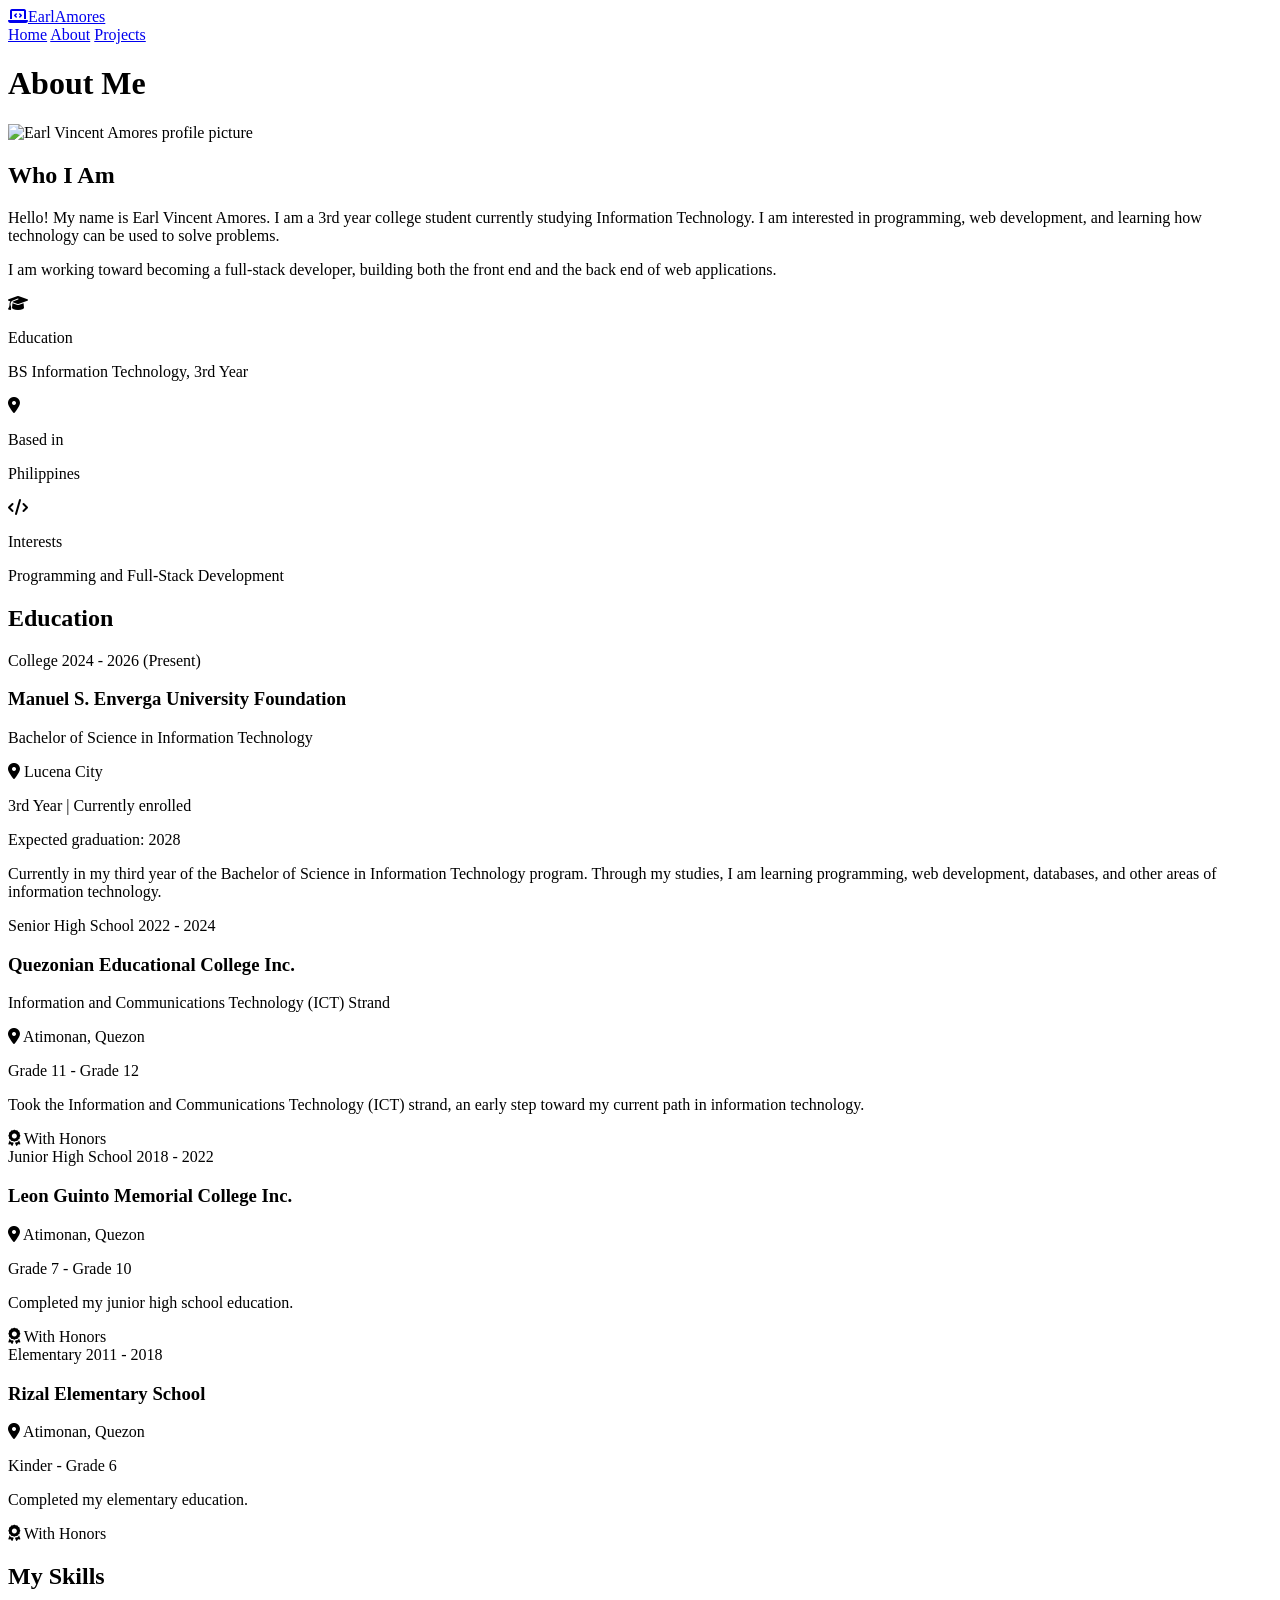
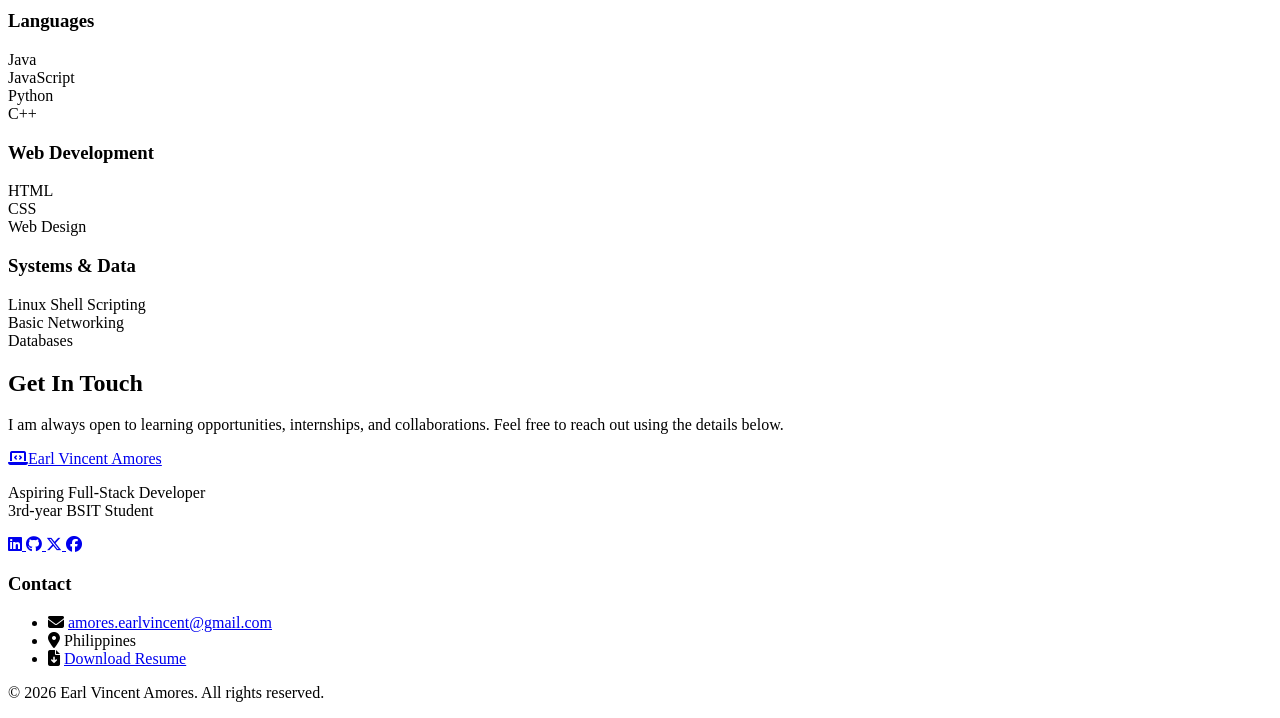
==== about.html @ bd0c56c8 "Add files via upload" ====
<!DOCTYPE html>
<html lang="en">
<head>
    <meta charset="UTF-8">
    <meta name="viewport" content="width=device-width, initial-scale=1.0">

    <!-- Page description -->
    <meta name="description" content="About Earl Vincent Amores: Information Technology student, education, and skills.">
    <meta name="author" content="Earl Vincent Amores">

    <!-- External CSS (extras.css must come AFTER style.css) -->
    <link rel="stylesheet" href="css/style.css">
    <link rel="stylesheet" href="css/extras.css">

    <!-- Font Awesome Library -->
    <link rel="stylesheet" href="https://cdnjs.cloudflare.com/ajax/libs/font-awesome/6.5.2/css/all.min.css">

    <title>About | EarlAmores</title>
</head>

<body>

    <!-- Header Section -->
    <header>

        <a href="index.html" class="logo"><i class="fa-solid fa-laptop-code"></i>EarlAmores</a>

        <nav>
            <a href="index.html">Home</a>
            <a href="about.html" class="active">About</a>
            <a href="projects.html">Projects</a>
        </nav>

    </header>


    <main class="about-main">

        <h1 class="about-title">About <span>Me</span></h1>

        <!-- INTRO: photo + short bio-->
        <div class="about-intro">

            <div class="about-photo">
                <img src="images/main.png" alt="Earl Vincent Amores profile picture">
            </div>

            <div class="about-text">
                <h2>Who I Am</h2>
                <p>
                    Hello! My name is Earl Vincent Amores. I am a 3rd year
                    college student currently studying Information Technology.
                    I am interested in programming, web development, and
                    learning how technology can be used to solve problems.
                </p>
                <p>
                    I am working toward becoming a full-stack developer, building
                    both the front end and the back end of web applications.
                </p>
            </div>

        </div>

        <div class="fact-cards">

            <div class="fact-card">
                <i class="fa-solid fa-graduation-cap"></i>
                <p class="fact-label">Education</p>
                <p class="fact-value">BS Information Technology, 3rd Year</p>
            </div>

            <div class="fact-card">
                <i class="fa-solid fa-location-dot"></i>
                <p class="fact-label">Based in</p>
                <p class="fact-value">Philippines</p>
            </div>

            <div class="fact-card">
                <i class="fa-solid fa-code"></i>
                <p class="fact-label">Interests</p>
                <p class="fact-value">Programming and Full-Stack Development</p>
            </div>

        </div>


        <!--EDUCATION -->
        <div class="about-section">

            <h2 class="about-heading">Education</h2>

            <div class="edu-list">

                <!-- College -->
                <div class="edu-item current">
                    <div class="edu-top">
                        <span class="edu-level">College</span>
                        <span class="edu-year">2024 - 2026 (Present)</span>
                    </div>
                    <h3>Manuel S. Enverga University Foundation</h3>
                    <p class="edu-school">Bachelor of Science in Information Technology</p>
                    <p class="edu-location"><i class="fa-solid fa-location-dot"></i> Lucena City</p>
                    <p class="edu-meta">3rd Year | Currently enrolled</p>
                    <p class="edu-meta">Expected graduation: 2028</p>
                    <p>
                        Currently in my third year of the Bachelor of Science in
                        Information Technology program. Through my studies, I am
                        learning programming, web development, databases, and other
                        areas of information technology.
                    </p>
                </div>

                <!-- Senior High School -->
                <div class="edu-item">
                    <div class="edu-top">
                        <span class="edu-level">Senior High School</span>
                        <span class="edu-year">2022 - 2024</span>
                    </div>
                    <h3>Quezonian Educational College Inc.</h3>
                    <p class="edu-school">Information and Communications Technology (ICT) Strand</p>
                    <p class="edu-location"><i class="fa-solid fa-location-dot"></i> Atimonan, Quezon</p>
                    <p class="edu-meta">Grade 11 - Grade 12</p>
                    <p>
                        Took the Information and Communications Technology (ICT)
                        strand, an early step toward my current path in information
                        technology.
                    </p>
                    <span class="honors-badge"><i class="fa-solid fa-award"></i> With Honors</span>
                </div>

                <!-- Junior High School -->
                <div class="edu-item">
                    <div class="edu-top">
                        <span class="edu-level">Junior High School</span>
                        <span class="edu-year">2018 - 2022</span>
                    </div>
                    <h3>Leon Guinto Memorial College Inc.</h3>
                    <p class="edu-location"><i class="fa-solid fa-location-dot"></i> Atimonan, Quezon</p>
                    <p class="edu-meta">Grade 7 - Grade 10</p>
                    <p>Completed my junior high school education.</p>
                    <span class="honors-badge"><i class="fa-solid fa-award"></i> With Honors</span>
                </div>

                <!-- Elementary -->
                <div class="edu-item">
                    <div class="edu-top">
                        <span class="edu-level">Elementary</span>
                        <span class="edu-year">2011 - 2018</span>
                    </div>
                    <h3>Rizal Elementary School</h3>
                    <p class="edu-location"><i class="fa-solid fa-location-dot"></i> Atimonan, Quezon</p>
                    <p class="edu-meta">Kinder - Grade 6</p>
                    <p>Completed my elementary education.</p>
                    <span class="honors-badge"><i class="fa-solid fa-award"></i> With Honors</span>
                </div>

            </div>

        </div>


        <!-- ==============================
             4. SKILLS (all skills in one place)
             ============================== -->
        <div class="about-section">

            <h2 class="about-heading">My Skills</h2>

            <h3 class="skill-group-title">Languages</h3>
            <div class="skills">
                <div class="skill">Java</div>
                <div class="skill">JavaScript</div>
                <div class="skill">Python</div>
                <div class="skill">C++</div>
            </div>

            <h3 class="skill-group-title">Web Development</h3>
            <div class="skills">
                <div class="skill">HTML</div>
                <div class="skill">CSS</div>
                <div class="skill">Web Design</div>
            </div>

            <h3 class="skill-group-title">Systems &amp; Data</h3>
            <div class="skills">
                <div class="skill">Linux Shell Scripting</div>
                <div class="skill">Basic Networking</div>
                <div class="skill">Databases</div>
            </div>

        </div>


        <!--
        ==============================
        OPTIONAL SECTIONS
        Remove the comment markers once you have real content.
        ==============================

        <div class="about-section">
            <h2 class="about-heading">Experience &amp; Activities</h2>
            <div class="edu-item">
                <h3>Role or activity name</h3>
                <p class="edu-school">Organization or event</p>
                <p class="edu-meta">Year</p>
                <p>One or two sentences about what you did.</p>
            </div>
        </div>

        <div class="about-section">
            <h2 class="about-heading">Certifications &amp; Seminars</h2>
            <div class="edu-item">
                <h3>Certificate or seminar title</h3>
                <p class="edu-school">Issuer</p>
                <p class="edu-meta">Year</p>
            </div>
        </div>
        -->

    </main>


    <!-- ==============================
         CONTACT + FOOTER (same as the Home page)
         ============================== -->
    <footer class="site-footer" id="contact">

        <div class="footer-cta">
            <h2>Get In <span>Touch</span></h2>
            <p>
                I am always open to learning opportunities, internships, and
                collaborations. Feel free to reach out using the details below.
            </p>
        </div>

        <div class="footer-grid">

            <div class="footer-col">
                <a href="index.html" class="footer-logo"><i class="fa-solid fa-laptop-code"></i>Earl Vincent Amores</a>
                <p>Aspiring Full-Stack Developer<br>3rd-year BSIT Student</p>

                <div class="social-icons">
                    <a href="https://www.linkedin.com/in/earl-vincent-amores-b2a634380/" target="_blank" rel="noopener noreferrer" aria-label="LinkedIn">
                        <i class="fa-brands fa-linkedin"></i>
                    </a>
                    <a href="https://github.com/earlVincent69" target="_blank" rel="noopener noreferrer" aria-label="GitHub">
                        <i class="fa-brands fa-github"></i>
                    </a>
                    <a href="https://x.com/amores_earl" target="_blank" rel="noopener noreferrer" aria-label="X (Twitter)">
                        <i class="fa-brands fa-x-twitter"></i>
                    </a>
                    <a href="https://www.facebook.com/amores.earlvincent" target="_blank" rel="noopener noreferrer" aria-label="Facebook">
                        <i class="fa-brands fa-facebook"></i>
                    </a>
                </div>
            </div>

            <div class="footer-col footer-contact">
                <h3>Contact</h3>
                <ul>
                    <li>
                        <i class="fa-solid fa-envelope"></i>
                        <a href="mailto:amores.earlvincent@gmail.com">amores.earlvincent@gmail.com</a>
                    </li>
                    <li>
                        <i class="fa-solid fa-location-dot"></i>
                        Philippines
                    </li>
                    <li>
                        <i class="fa-solid fa-file-arrow-down"></i>
                        <a href="resume.pdf" download>Download Resume</a>
                    </li>
                </ul>
            </div>

        </div>

        <div class="footer-bottom">
            <p>&copy; 2026 <span>Earl Vincent Amores</span>. All rights reserved.</p>
        </div>

    </footer>

</body>
</html>
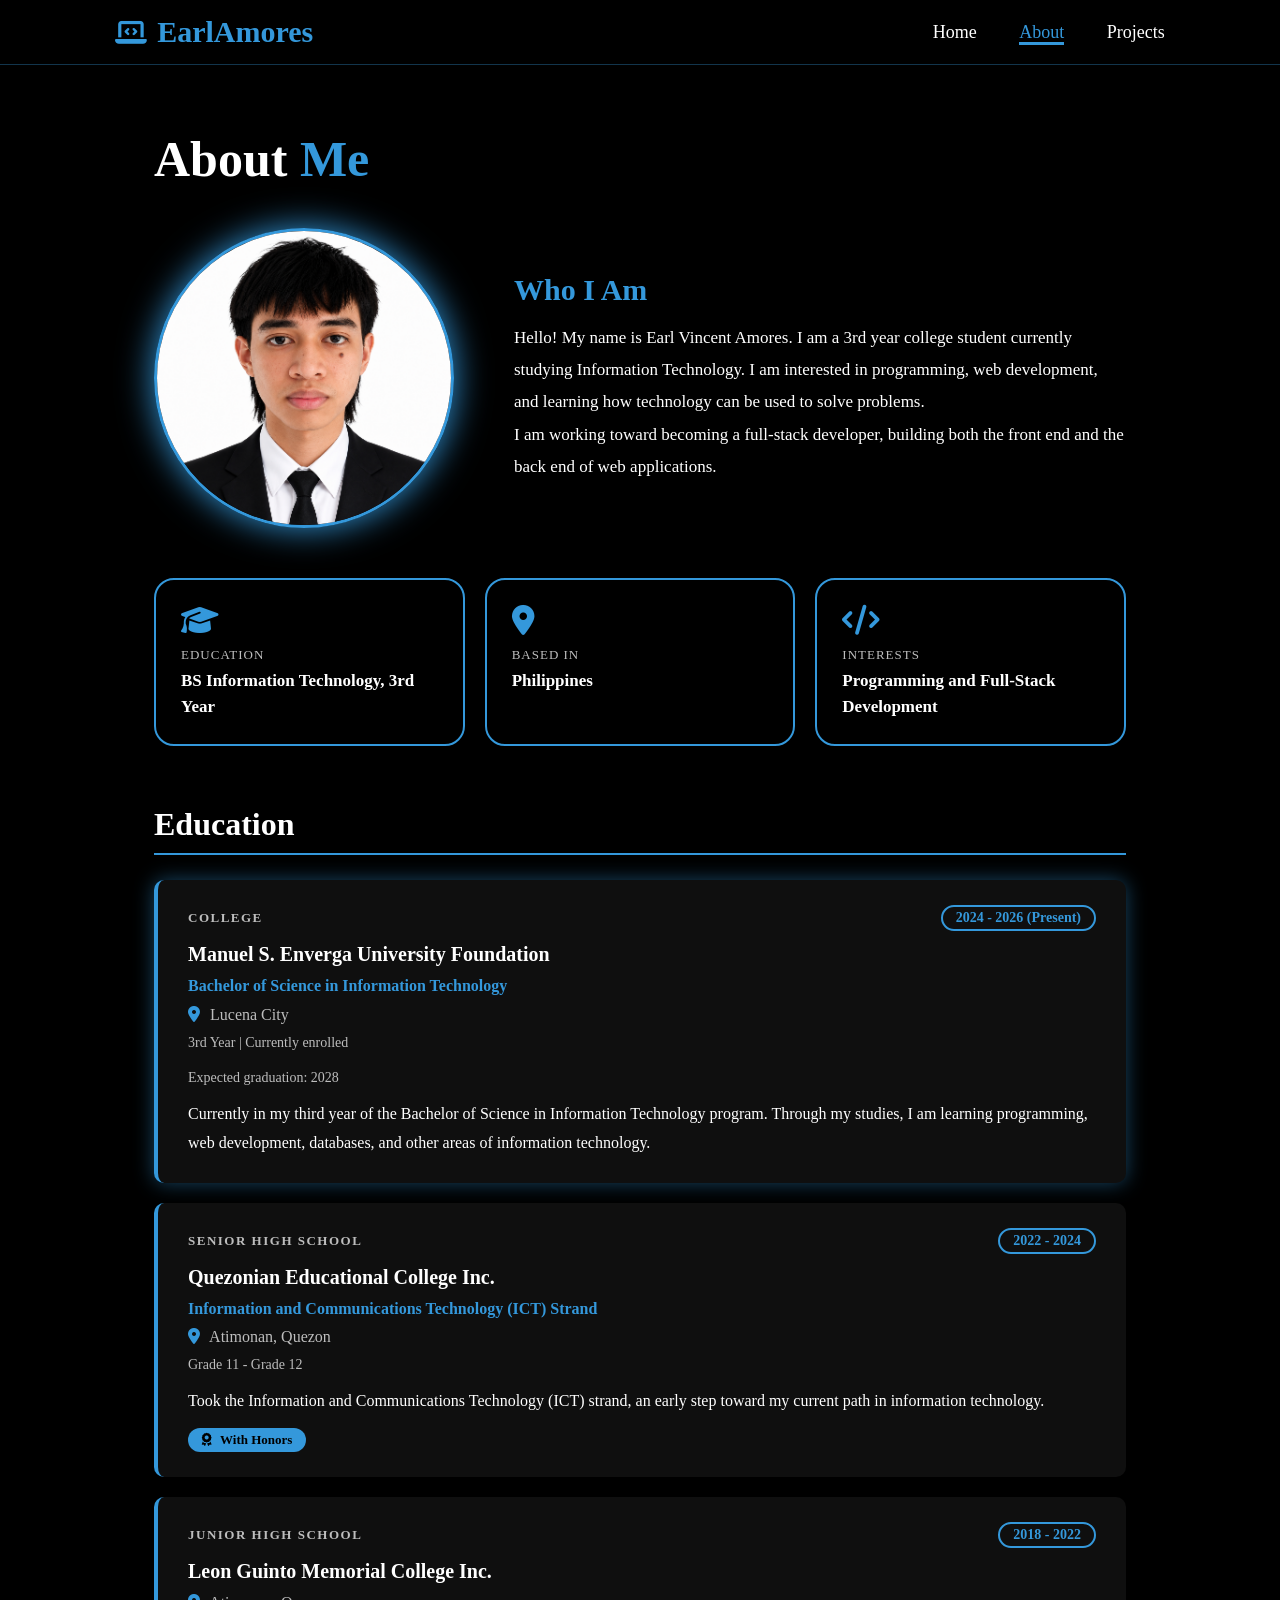
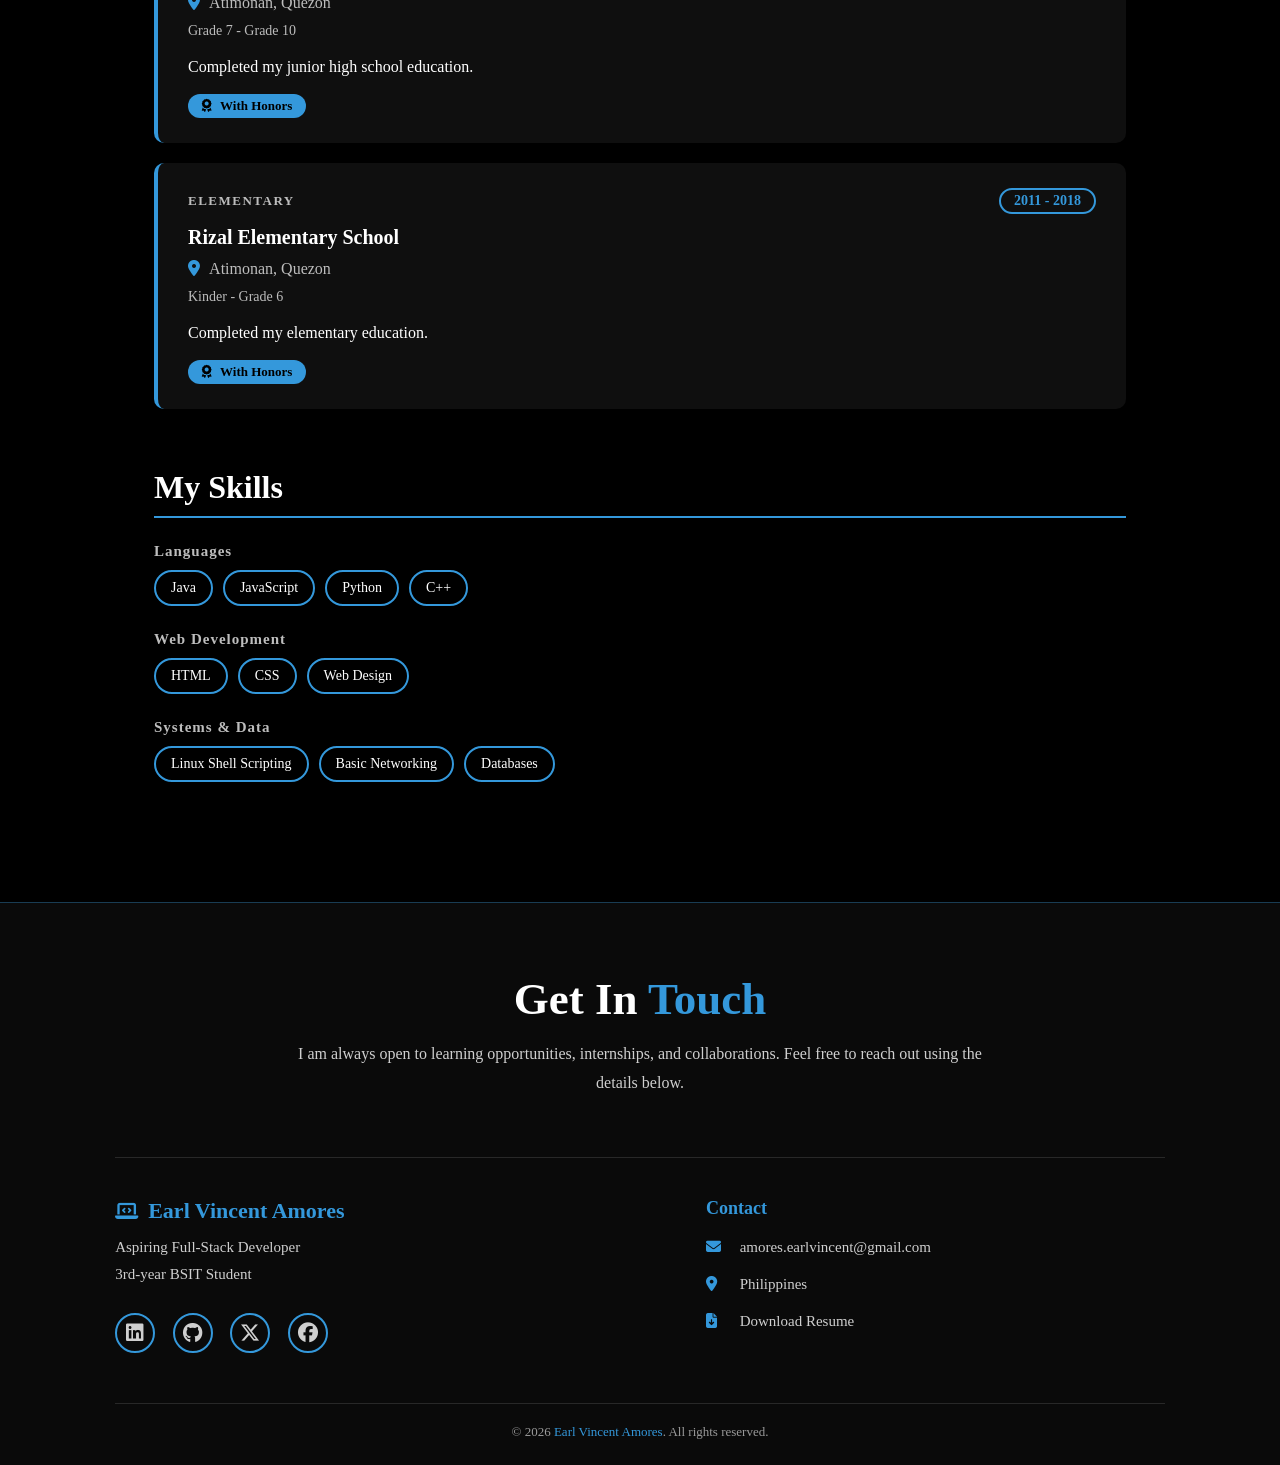
==== commit 418f1d91: "Update about.html" ====
--- a/about.html
+++ b/about.html
@@ -42,7 +42,7 @@
         <div class="about-intro">
 
             <div class="about-photo">
-                <img src="images/main.png" alt="Earl Vincent Amores profile picture">
+                <img src="image/main.png" alt="Earl Vincent Amores profile picture">
             </div>
 
             <div class="about-text">
--- a/css/style.css
+++ b/css/style.css
@@ -0,0 +1,591 @@
+/* External CSS */
+
+/* ==============================
+   GENERAL
+   ============================== */
+
+* {
+    margin: 0;
+    padding: 0;
+    box-sizing: border-box;
+    text-decoration: none;
+    border: none;
+    outline: none;
+    font-family: 'Verdana';
+}
+
+html {
+    font-size: 62.5%;
+}
+
+body {
+    width: 100%;
+    min-height: 100vh;
+    overflow-x: hidden;
+    background-color: black;
+    color: white;
+}
+
+
+/* ==============================
+   HEADER
+   ============================== */
+
+header {
+    margin-top: 20px;
+    position: fixed;
+    top: 0;
+    left: 0;
+    width: 100%;
+    padding: 1rem 9%;
+    background-color: transparent;
+    display: flex;
+    justify-content: space-between;
+    align-items: center;
+    z-index: 100;
+}
+
+.logo {
+    font-size: 3rem;
+    color: #3498DB;
+    font-weight: 800;
+    cursor: pointer;
+    transition: 0.5s ease;
+}
+
+.logo:hover {
+    transform: scale(1.1);
+}
+
+nav a {
+    font-size: 1.8rem;
+    color: white;
+    margin-left: 4rem;
+    font-weight: 500;
+    transition: 0.3s ease;
+    border-bottom: 3px solid transparent;
+}
+
+nav a:hover,
+nav a.active {
+    color: #3498DB;
+    border-bottom: 3px solid #3498DB;
+}
+
+
+/* ==============================
+   SECTIONS
+   ============================== */
+
+section {
+    min-height: 100vh;
+    padding: 5rem 9% 5rem;
+}
+
+
+/* ==============================
+   HOME
+   ============================== */
+
+.home {
+    display: flex;
+    justify-content: center;
+    align-items: center;
+    gap: 8rem;
+    padding-bottom: 0%;
+}
+
+.home .home-content h1 {
+    font-size: 6rem;
+    font-weight: 700;
+    line-height: 1.3;
+}
+
+.home-content h3 {
+    font-size: 4rem;
+    margin-bottom: 1rem;
+    font-weight: 700;
+}
+
+.home-content p {
+    font-size: 1.6rem;
+}
+
+.home-img {
+    border-radius: 50%;
+}
+
+.home-img img {
+    position: relative;
+    width: 32vw;
+    border-radius: 50%;
+    border: 3px solid #3498DB;
+    box-shadow: 0 0 45px #3498DB;
+    cursor: pointer;
+    transition: 0.2s linear;
+}
+
+span {
+    color: #3498DB;
+}
+
+
+/* ==============================
+   SOCIAL ICONS
+   ============================== */
+
+.social-icons a {
+    display: inline-flex;
+    justify-content: center;
+    align-items: center;
+    width: 4rem;
+    height: 4rem;
+    background-color: transparent;
+    border: 0.2rem solid #3498DB;
+    font-size: 2rem;
+    border-radius: 50%;
+    margin: 1rem 1.5rem 1rem 0;
+    transition: 0.3s ease;
+    color: #3498DB;
+}
+
+.social-icons a:hover {
+    color: black;
+    transform: scale(1.3) translateY(-5px);
+    background-color: #3498DB;
+    box-shadow: 0 0 25px #3498DB;
+}
+
+
+/* ==============================
+   BUTTON
+   ============================== */
+
+.btn {
+    display: inline-block;
+    padding: 1rem 2.8rem;
+    background-color: black;
+    border-radius: 4rem;
+    font-size: 1.6rem;
+    color: #3498DB;
+    letter-spacing: 0.3rem;
+    font-weight: 600;
+    border: 2px solid #3498DB;
+    transition: 0.3s ease;
+    cursor: pointer;
+}
+
+.btn:hover {
+    transform: scale3d(1.03);
+    background-color: #3498DB;
+    color: black;
+    box-shadow: 0 0 25px #3498DB;
+}
+
+/* ==============================
+   ABOUT PAGE
+   ============================== */
+
+.about-page {
+    min-height: 100vh;
+    display: flex;
+    justify-content: center;
+    align-items: center;
+    padding: 12rem 9% 5rem;
+}
+
+.about-column {
+    width: 50%;
+}
+
+
+/* ==============================
+   PAGE TITLES
+   ============================== */
+
+.about-column > h1 {
+    font-size: 5rem;
+    font-weight: 700;
+    line-height: 1.3;
+    margin-bottom: 2rem;
+}
+
+
+/* ==============================
+   ABOUT BOX
+   ============================== */
+
+.about-box,
+.contact-box {
+    width: 100%;
+    height: 550px;
+    border: 2px solid #3498DB;
+    border-radius: 2rem;
+    padding: 3rem;
+    box-shadow: 0 0 25px #3498DB;
+}
+.about-box h2 {
+    font-size: 2.5rem;
+    color: #3498DB;
+    margin-bottom: 1rem;
+}
+
+.about-box p {
+    font-size: 1.6rem;
+    line-height: 1.8;
+}
+
+.about-container {
+    width: 100%;
+    max-width: 1300px;
+    display: flex;
+    gap: 8rem;
+    align-items: flex-start;
+}
+
+.about-column {
+    width: 100%;
+}
+
+/* ==============================
+   CONTACT BOX
+   ============================== */
+
+.contact-box h2 {
+    font-size: 2.5rem;
+    color: #3498DB;
+    margin-bottom: 1rem;
+}
+
+.contact-box > p {
+    font-size: 1.6rem;
+    line-height: 1.8;
+}
+
+
+/* ==============================
+   SKILLS
+   ============================== */
+
+.skills {
+    display: flex;
+    flex-wrap: wrap;
+    gap: 1rem;
+    margin-top: 1.5rem;
+}
+
+.skill {
+    border: 2px solid #3498DB;
+    padding: 0.8rem 1.5rem;
+    border-radius: 2rem;
+    font-size: 1.4rem;
+}
+
+
+/* ==============================
+   CONTACT DETAILS
+   ============================== */
+
+.contact-details {
+    margin-top: 2rem;
+}
+
+.contact-details p {
+    font-size: 1.6rem;
+    margin: 1.5rem 0;
+    line-height: 1.6;
+}
+
+.contact-details a {
+    color: #3498DB;
+}
+
+/* ==============================
+   PROJECTS PAGE
+   ============================== */
+
+.projects-page {
+    min-height: 100vh;
+    display: flex;
+    justify-content: center;
+    align-items: center;
+    padding: 8.5rem 9% 5rem;
+}
+
+.projects-content {
+    width: 100%;
+    max-width: 1300px;
+}
+
+.projects-content > h1 {
+    font-size: 5rem;
+    margin-bottom: 1rem;
+}
+
+.projects-intro {
+    font-size: 1.6rem;
+    line-height: 1.8;
+    margin-bottom: 3rem;
+}
+
+
+/* ==============================
+   HORIZONTAL PROJECT SCROLL
+   ============================== */
+.projects-container {
+    display: flex;
+    gap: 8rem;
+
+    width: 100%;
+    height: 680px;
+
+    overflow-x: auto;
+    overflow-y: hidden;
+
+    scroll-behavior: smooth;
+
+    padding: 2rem;
+
+    border: 2px solid white;
+    border-radius: 1rem;
+
+    scrollbar-width: thin;
+}
+
+
+/* ==============================
+   PROJECT BOX
+   ============================== */
+
+.project-box {
+    flex: 0 0 90%;
+
+    border: 2px solid #3498DB;
+    border-radius: 2rem;
+
+    overflow: hidden;
+
+    background-color: black;
+
+    box-shadow: 0 0 25px #3498DB;
+}
+
+
+/* ==============================
+   PROJECT IMAGE
+   ============================== */
+
+.project-image {
+    width: 100%;
+    height: 300px;
+
+    overflow: hidden;
+
+    border-bottom: 2px solid #3498DB;
+}
+
+.project-image img {
+    width: 100%;
+    height: 100%;
+
+    object-fit: cover;
+
+    display: block;
+}
+
+
+/* ==============================
+   PROJECT INFORMATION
+   ============================== */
+
+.project-info {
+    padding: 3rem;
+}
+
+.project-btn {
+    float: right;
+}
+.project-info h2 {
+    font-size: 2.8rem;
+
+    color: #3498DB;
+
+    margin-bottom: 1.5rem;
+}
+
+.project-info p {
+    font-size: 1.6rem;
+
+    line-height: 1.8;
+}
+
+
+/* ==============================
+   PROJECT SKILLS
+   ============================== */
+
+.project-skills {
+    display: flex;
+    flex-wrap: wrap;
+    
+    gap: 1rem;
+
+    margin-top: 2rem;
+}
+
+.project-skills span {
+    border: 2px solid #3498DB;
+    color: #ffff;
+    padding: 0.7rem 1.3rem;
+
+    border-radius: 2rem;
+
+    font-size: 1.3rem;
+}
+
+
+/* ==============================
+   PROJECT MOBILE
+   ============================== */
+
+@media (max-width: 995px) {
+
+    .projects-page {
+        padding: 12rem 5% 5rem;
+    }
+
+    .projects-content > h1 {
+        font-size: 4.5rem;
+    }
+
+    .projects-container {
+        gap: 6rem;
+        padding: 2rem 1rem;
+    }
+
+    .project-image {
+        height: 220px;
+    }
+
+    .project-info {
+        padding: 2rem;
+    }
+
+}
+
+/* ==============================
+   TABLET
+   ============================== */
+
+@media (max-width: 1000px) {
+
+    .home {
+        gap: 4rem;
+    }
+
+}
+
+
+/* ==============================
+   MOBILE NAVIGATION
+   ============================== */
+
+@media (max-width: 995px) {
+
+    nav {
+        position: absolute;
+        display: none;
+        top: 0;
+        right: 0;
+        width: 40%;
+        border-left: 3px solid #3498DB;
+        border-bottom: 3px solid #3498DB;
+        border-bottom-left-radius: 2rem;
+        padding: 1rem;
+        background-color: #161616;
+        border-top: 0.1rem solid rgba(0, 0, 0, 0.1);
+    }
+
+    nav.active {
+        display: block;
+    }
+
+    nav a {
+        display: block;
+        font-size: 2rem;
+        margin: 3rem 0;
+    }
+
+    nav a:hover,
+    nav a.active {
+        padding: 1rem;
+        border-radius: 0.5rem;
+        border-bottom: 0.5rem solid #3498DB;
+    }
+
+    .home {
+        flex-direction: column;
+        margin: 5rem 4rem;
+    }
+
+    .home .home-content h3 {
+        font-size: 2.5rem;
+    }
+
+    .home-content h1 {
+        font-size: 5rem;
+    }
+
+    .home-img img {
+        width: 70vw;
+        margin-top: 4rem;
+    }
+
+    .about-page,
+    .projects-page {
+        padding-top: 12rem;
+        padding-bottom: 5rem;
+    }
+
+    .about-section h1,
+    .projects-content h1 {
+        font-size: 4.5rem;
+    }
+    .about-container {
+    flex-direction: column;
+    }
+    .about-column {
+        width: 100%;
+    }
+}
+
+
+/* ==============================
+   SMALL MOBILE
+   ============================== */
+
+@media (max-width: 600px) {
+
+    header {
+        padding: 1rem 5%;
+    }
+
+    .logo {
+        font-size: 2.2rem;
+    }
+
+    nav {
+        width: 55%;
+    }
+
+    .about-box,
+    .project-box {
+        padding: 2rem;
+    }
+
+    .about-section h1,
+    .projects-content h1 {
+        font-size: 3.8rem;
+    }
+
+}
--- a/css/extras.css
+++ b/css/extras.css
@@ -0,0 +1,546 @@
+
+html {
+    scroll-behavior: smooth;
+}
+
+
+/*  Header: readable while scrolling  */
+
+header {
+    margin-top: 0;
+    padding: 1.5rem 9%;
+    background-color: rgba(0, 0, 0, 0.88);
+    -webkit-backdrop-filter: blur(8px);
+    backdrop-filter: blur(8px);
+    border-bottom: 1px solid rgba(52, 152, 219, 0.35);
+}
+
+
+/*  Logo icon  */
+
+.logo i,
+.footer-logo i {
+    margin-right: 1rem;
+    font-size: 0.85em;
+}
+
+
+/*  Hero (home)  */
+
+.home-description {
+    line-height: 1.8;
+    max-width: 60rem;
+}
+
+/* smaller profile picture on desktop (was 32vw) */
+@media (min-width: 996px) {
+    .home-img img {
+        width: 26vw;
+        max-width: 42rem;
+    }
+}
+
+.availability {
+    margin-top: 2rem;
+    font-size: 1.4rem !important;
+    color: #cfcfcf;
+}
+
+.availability i {
+    font-size: 1rem;
+    color: #2ecc71;
+    margin-right: 0.6rem;
+    vertical-align: middle;
+}
+
+.btn-group {
+    display: flex;
+    flex-wrap: wrap;
+    gap: 1.5rem;
+    margin-top: 2.5rem;
+}
+
+.btn-group .btn {
+    letter-spacing: 0.15rem;
+    padding: 1rem 2.2rem;
+    font-size: 1.4rem;
+}
+
+.btn-solid {
+    background-color: #3498DB;
+    color: black;
+}
+
+.btn-solid:hover {
+    background-color: black;
+    color: #3498DB;
+}
+
+
+/*  Extra home sections  */
+
+.home-section {
+    min-height: auto;
+    padding-top: 0%;
+    padding-bottom: 7rem 9%;
+}
+
+.section-title {
+    font-size: 4rem;
+    text-align: center;
+    margin-bottom: 4rem;
+}
+
+/* Featured project */
+.featured-card {
+    display: flex;
+    max-width: 1100px;
+    margin: 0 auto;
+    background-color: black;
+    border: 2px solid #3498DB;
+    border-radius: 2rem;
+    overflow: hidden;
+    box-shadow: 0 0 25px #3498DB;
+}
+
+.featured-card img {
+    width: 45%;
+    object-fit: cover;
+    display: block;
+    border-right: 2px solid #3498DB;
+}
+
+.featured-info {
+    flex: 1;
+    padding: 3rem;
+}
+
+.featured-info h3 {
+    font-size: 2.8rem;
+    color: #3498DB;
+    margin-bottom: 1.5rem;
+}
+
+.featured-info p {
+    font-size: 1.6rem;
+    line-height: 1.8;
+}
+
+.featured-info .project-skills {
+    margin-bottom: 2.5rem;
+}
+
+
+/* ABOUT PAGE*/
+
+.about-main {
+    max-width: 1100px;
+    margin: 0 auto;
+    padding: 13rem 5% 6rem;
+}
+
+.about-title {
+    font-size: 5rem;
+    font-weight: 700;
+    margin-bottom: 4rem;
+}
+
+/* Intro: photo + bio */
+.about-intro {
+    display: flex;
+    align-items: center;
+    gap: 6rem;
+    margin-bottom: 5rem;
+}
+
+.about-photo img {
+    display: block;
+    width: 30rem;
+    height: 30rem;
+    object-fit: cover;
+    border-radius: 50%;
+    border: 3px solid #3498DB;
+    box-shadow: 0 0 35px #3498DB;
+}
+
+.about-text h2 {
+    font-size: 3rem;
+    color: #3498DB;
+    margin-bottom: 1.5rem;
+}
+
+.about-text p {
+    font-size: 1.7rem;
+    line-height: 1.9;
+}
+
+/* Quick facts */
+.fact-cards {
+    display: grid;
+    grid-template-columns: repeat(auto-fit, minmax(24rem, 1fr));
+    gap: 2rem;
+    margin-bottom: 6rem;
+}
+
+.fact-card {
+    border: 2px solid #3498DB;
+    border-radius: 2rem;
+    padding: 2.5rem;
+    transition: 0.3s ease;
+}
+
+.fact-card:hover {
+    transform: translateY(-5px);
+    box-shadow: 0 0 25px #3498DB;
+}
+
+.fact-card i {
+    font-size: 3rem;
+    color: #3498DB;
+    margin-bottom: 1.2rem;
+}
+
+.fact-label {
+    font-size: 1.3rem;
+    color: #bdbdbd;
+    letter-spacing: 0.1rem;
+    text-transform: uppercase;
+    margin-bottom: 0.5rem;
+}
+
+.fact-value {
+    font-size: 1.7rem;
+    font-weight: 600;
+    line-height: 1.5;
+}
+
+/* Content sections */
+.about-section {
+    margin-bottom: 6rem;
+}
+
+.about-heading {
+    font-size: 3.2rem;
+    margin-bottom: 2.5rem;
+    padding-bottom: 1rem;
+    border-bottom: 2px solid #3498DB;
+}
+
+.edu-item {
+    background-color: #0f0f0f;
+    border-left: 4px solid #3498DB;
+    border-radius: 1rem;
+    padding: 2.5rem 3rem;
+}
+
+.edu-item h3 {
+    font-size: 2rem;
+    margin-bottom: 0.6rem;
+}
+
+.edu-item p {
+    font-size: 1.6rem;
+    line-height: 1.8;
+}
+
+.edu-school {
+    color: #3498DB;
+    font-weight: 600;
+}
+
+.edu-meta {
+    font-size: 1.4rem !important;
+    color: #bdbdbd;
+    margin-bottom: 1rem;
+}
+
+.skill-group-title {
+    font-size: 1.5rem;
+    color: #bdbdbd;
+    font-weight: 600;
+    letter-spacing: 0.1rem;
+    margin-top: 2.5rem;
+}
+
+.about-section .skills {
+    margin-top: 1rem;
+}
+
+/* Education list */
+.edu-list {
+    display: flex;
+    flex-direction: column;
+    gap: 2rem;
+}
+
+.edu-item.current {
+    box-shadow: 0 0 20px rgba(52, 152, 219, 0.45);
+}
+
+.edu-top {
+    display: flex;
+    justify-content: space-between;
+    align-items: center;
+    flex-wrap: wrap;
+    gap: 1rem;
+    margin-bottom: 1.2rem;
+}
+
+.edu-level {
+    font-size: 1.3rem;
+    font-weight: 600;
+    letter-spacing: 0.15rem;
+    text-transform: uppercase;
+    color: #bdbdbd;
+}
+
+.edu-year {
+    padding: 0.3rem 1.3rem;
+    font-size: 1.4rem;
+    font-weight: 600;
+    color: #3498DB;
+    border: 2px solid #3498DB;
+    border-radius: 2rem;
+}
+
+.edu-location {
+    color: #bdbdbd;
+}
+
+.edu-location i {
+    color: #3498DB;
+    margin-right: 0.6rem;
+}
+
+.honors-badge {
+    display: inline-block;
+    margin-top: 1.2rem;
+    padding: 0.4rem 1.4rem;
+    font-size: 1.3rem;
+    font-weight: 600;
+    color: black;
+    background-color: #3498DB;
+    border-radius: 2rem;
+}
+
+.honors-badge i {
+    margin-right: 0.5rem;
+}
+
+
+/* CONTACT + FOOTER*/
+
+.site-footer {
+    padding: 7rem 9% 2.5rem;
+    background-color: #0a0a0a;
+    border-top: 1px solid rgba(52, 152, 219, 0.35);
+    color: #cfcfcf;
+    scroll-margin-top: 8rem;
+}
+
+.footer-cta {
+    max-width: 70rem;
+    margin: 0 auto 6rem;
+    text-align: center;
+}
+
+.footer-cta h2 {
+    font-size: 4.5rem;
+    color: white;
+    margin-bottom: 1.5rem;
+}
+
+.footer-cta p {
+    font-size: 1.6rem;
+    line-height: 1.8;
+    margin-bottom: 3rem;
+}
+
+/* Columns */
+.footer-grid {
+    display: grid;
+    grid-template-columns: 1.2fr 1fr;
+    gap: 4rem;
+    max-width: 1100px;
+    margin: 0 auto;
+    padding-top: 4rem;
+    border-top: 1px solid rgba(255, 255, 255, 0.12);
+}
+
+.footer-logo {
+    display: inline-block;
+    font-size: 2.2rem;
+    font-weight: 800;
+    color: #3498DB;
+    margin-bottom: 1rem;
+}
+
+.footer-col h3 {
+    font-size: 1.8rem;
+    color: #3498DB;
+    margin-bottom: 1.5rem;
+}
+
+.footer-col p,
+.footer-col li {
+    font-size: 1.5rem;
+    line-height: 1.8;
+}
+
+.footer-col ul {
+    list-style: none;
+}
+
+.footer-col li {
+    margin-bottom: 1rem;
+}
+
+.footer-col a:not(.footer-logo) {
+    color: #cfcfcf;
+    transition: 0.3s ease;
+}
+
+.footer-col ul a:hover {
+    color: #3498DB;
+}
+
+.footer-contact i {
+    width: 2.2rem;
+    margin-right: 0.8rem;
+    color: #3498DB;
+}
+
+.footer-col .social-icons {
+    margin-top: 1.5rem;
+}
+
+.footer-bottom {
+    max-width: 1100px;
+    margin: 4rem auto 0;
+    padding-top: 2rem;
+    border-top: 1px solid rgba(255, 255, 255, 0.12);
+    text-align: center;
+    font-size: 1.3rem;
+    color: #9a9a9a;
+}
+
+/* simple one-line footer (used on pages not updated yet) */
+.site-footer > p {
+    text-align: center;
+    font-size: 1.4rem;
+}
+
+
+/* MOBILE NAVIGATION */
+
+@media (max-width: 995px) {
+
+    nav {
+        position: static;
+        display: flex;
+        width: auto;
+        padding: 0;
+        background-color: transparent;
+        border: none;
+        border-radius: 0;
+    }
+
+    nav a {
+        display: inline-block;
+        font-size: 1.6rem;
+        margin: 0 0 0 2.5rem;
+    }
+
+    nav a:hover,
+    nav a.active {
+        padding: 0;
+        border-radius: 0;
+        border-bottom: 3px solid #3498DB;
+    }
+
+    .featured-card {
+        flex-direction: column;
+    }
+
+    .featured-card img {
+        width: 100%;
+        height: 24rem;
+        border-right: none;
+        border-bottom: 2px solid #3498DB;
+    }
+
+    .section-title {
+        font-size: 3.4rem;
+    }
+
+    .about-intro {
+        flex-direction: column;
+        text-align: center;
+        gap: 3rem;
+    }
+
+    .home-img img {
+        width: 55vw;
+    }
+}
+
+@media (max-width: 600px) {
+
+    header {
+        flex-direction: column;
+        gap: 0.8rem;
+        padding: 1.2rem 5%;
+    }
+
+    nav a {
+        margin: 0 1rem;
+        font-size: 1.5rem;
+    }
+
+    .home-section {
+        padding: 5rem 5%;
+    }
+
+    .featured-info {
+        padding: 2rem;
+    }
+
+    .btn-group .btn {
+        width: 100%;
+        text-align: center;
+    }
+
+    .about-main {
+        padding-top: 15rem;
+    }
+
+    .about-title {
+        font-size: 4rem;
+    }
+
+    .about-photo img {
+        width: 24rem;
+        height: 24rem;
+    }
+
+    .edu-item {
+        padding: 2rem;
+    }
+
+    .site-footer {
+        padding: 5rem 5% 2rem;
+    }
+
+    .footer-cta h2 {
+        font-size: 3.4rem;
+    }
+
+    .footer-grid {
+        grid-template-columns: 1fr;
+        text-align: center;
+    }
+
+    .footer-contact li {
+        word-break: break-word;
+    }
+}
